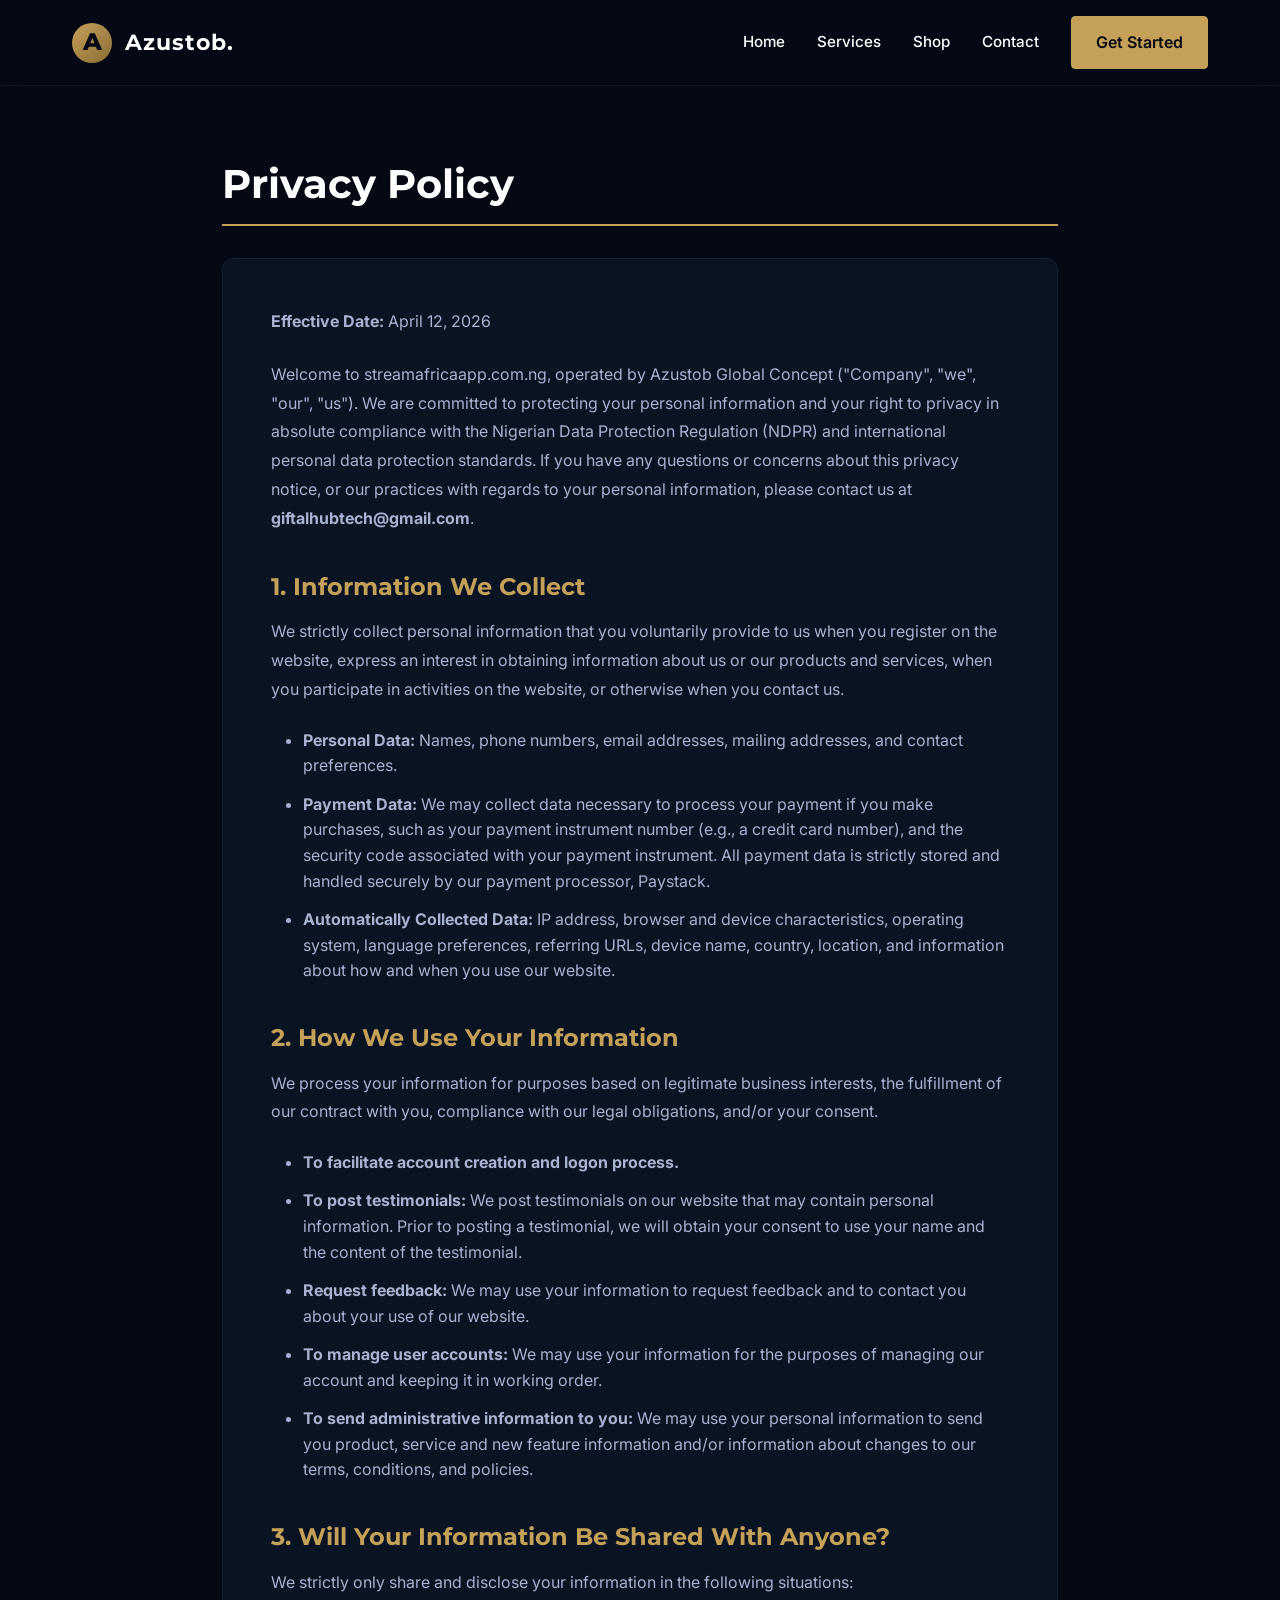
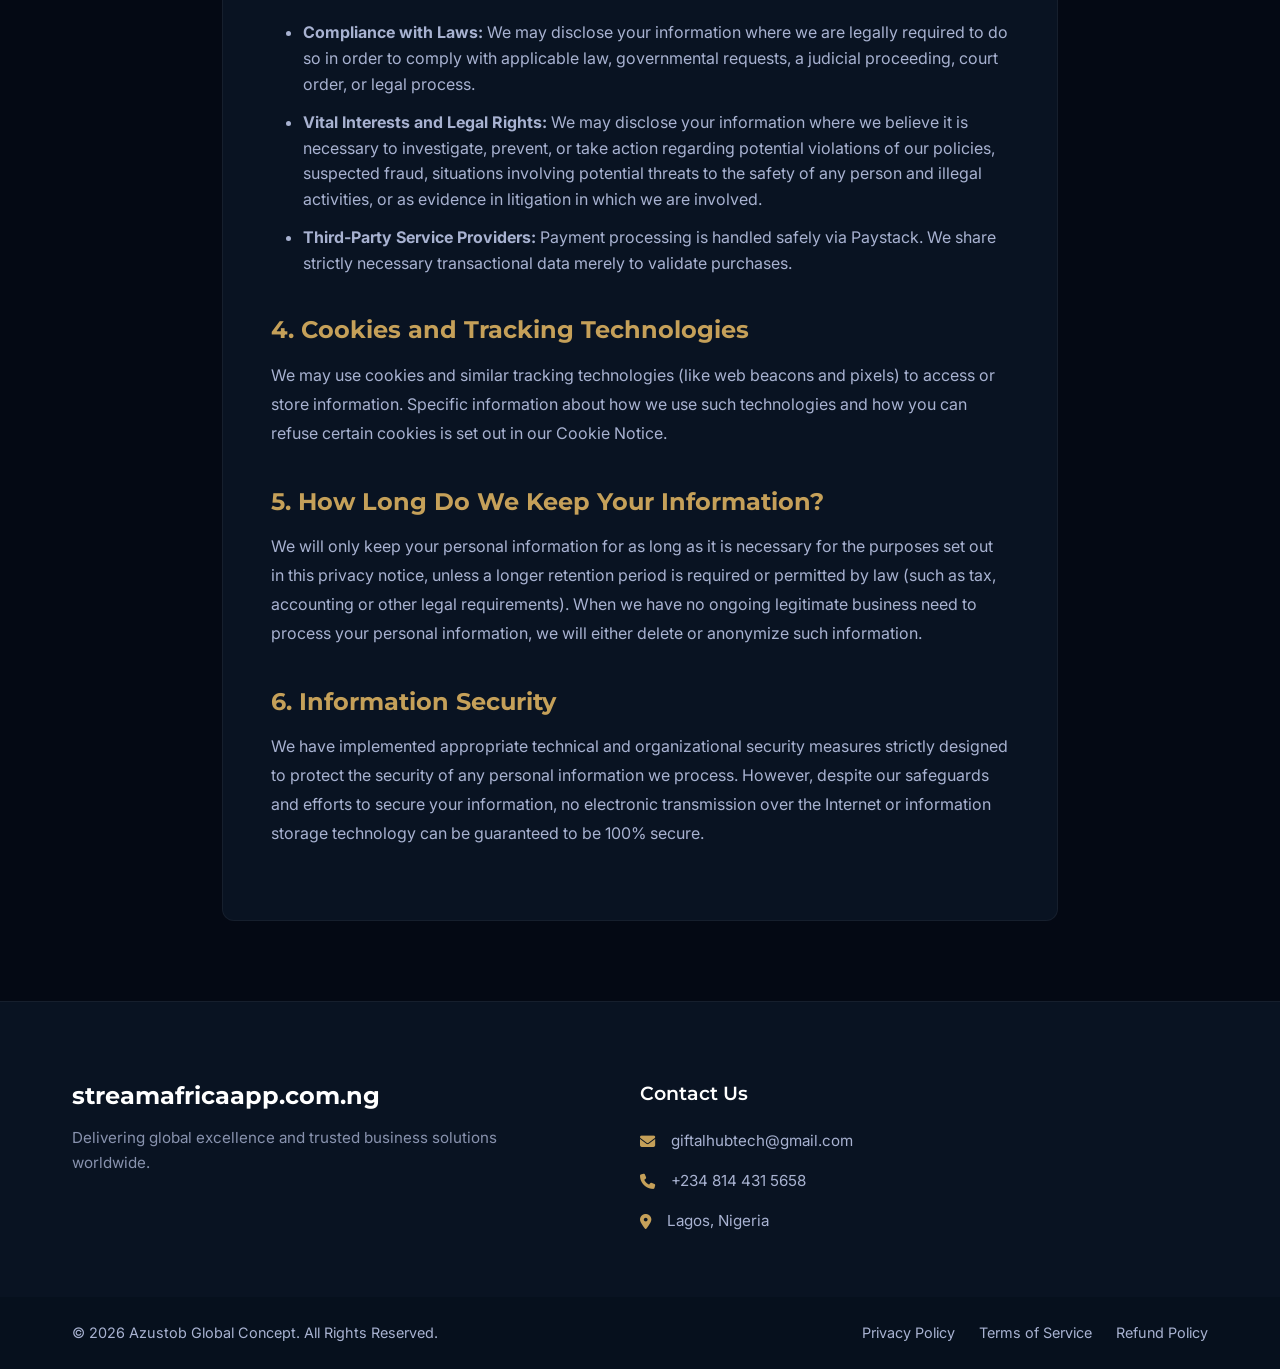
==== privacy.html @ 9d8b4733 "first commit" ====
<!DOCTYPE html>
<html lang="en">
<head>
    <meta charset="UTF-8">
    <meta name="viewport" content="width=device-width, initial-scale=1.0">
    <title>Privacy Policy - Azustob Global Concept</title>
    <link rel="preconnect" href="https://fonts.googleapis.com">
    <link rel="preconnect" href="https://fonts.gstatic.com" crossorigin>
    <link href="https://fonts.googleapis.com/css2?family=Inter:wght@300;400;600&family=Montserrat:wght@500;700;800&display=swap" rel="stylesheet">
    <link rel="stylesheet" href="https://cdnjs.cloudflare.com/ajax/libs/font-awesome/6.4.0/css/all.min.css">
    <link rel="stylesheet" href="./css/style.css">
</head>
<body>
    <header class="glass-header" id="mainHeader">
        <div class="container header-container">
            <a href="./index.html" class="logo">
                <div class="logo-icon">A</div>
                <span class="logo-text">Azustob.</span>
            </a>
            
            <button class="hamburger" id="mobileMenuBtn" aria-label="Toggle menu">
                <span class="bar"></span>
                <span class="bar"></span>
                <span class="bar"></span>
            </button>

            <nav class="nav-links" id="navLinks">
                <a href="./index.html#home">Home</a>
                <a href="./index.html#services">Services</a>
                <a href="./index.html#shop">Shop</a>
                <a href="./index.html#contact">Contact</a>
                <a href="./index.html#start" class="btn-gold">Get Started</a>
            </nav>
        </div>
    </header>

    <main class="legal-page-main fade-section">
        <div class="container">
            <h1>Privacy Policy</h1>
            <div class="legal-content">
                <p><strong>Effective Date:</strong> April 12, 2026</p>
                <p>Welcome to streamafricaapp.com.ng, operated by Azustob Global Concept ("Company", "we", "our", "us"). We are committed to protecting your personal information and your right to privacy in absolute compliance with the Nigerian Data Protection Regulation (NDPR) and international personal data protection standards. If you have any questions or concerns about this privacy notice, or our practices with regards to your personal information, please contact us at <strong>giftalhubtech@gmail.com</strong>.</p>
                
                <h2>1. Information We Collect</h2>
                <p>We strictly collect personal information that you voluntarily provide to us when you register on the website, express an interest in obtaining information about us or our products and services, when you participate in activities on the website, or otherwise when you contact us.</p>
                <ul>
                    <li><strong>Personal Data:</strong> Names, phone numbers, email addresses, mailing addresses, and contact preferences.</li>
                    <li><strong>Payment Data:</strong> We may collect data necessary to process your payment if you make purchases, such as your payment instrument number (e.g., a credit card number), and the security code associated with your payment instrument. All payment data is strictly stored and handled securely by our payment processor, Paystack.</li>
                    <li><strong>Automatically Collected Data:</strong> IP address, browser and device characteristics, operating system, language preferences, referring URLs, device name, country, location, and information about how and when you use our website.</li>
                </ul>

                <h2>2. How We Use Your Information</h2>
                <p>We process your information for purposes based on legitimate business interests, the fulfillment of our contract with you, compliance with our legal obligations, and/or your consent.</p>
                <ul>
                    <li><strong>To facilitate account creation and logon process.</strong></li>
                    <li><strong>To post testimonials:</strong> We post testimonials on our website that may contain personal information. Prior to posting a testimonial, we will obtain your consent to use your name and the content of the testimonial.</li>
                    <li><strong>Request feedback:</strong> We may use your information to request feedback and to contact you about your use of our website.</li>
                    <li><strong>To manage user accounts:</strong> We may use your information for the purposes of managing our account and keeping it in working order.</li>
                    <li><strong>To send administrative information to you:</strong> We may use your personal information to send you product, service and new feature information and/or information about changes to our terms, conditions, and policies.</li>
                </ul>

                <h2>3. Will Your Information Be Shared With Anyone?</h2>
                <p>We strictly only share and disclose your information in the following situations:</p>
                <ul>
                    <li><strong>Compliance with Laws:</strong> We may disclose your information where we are legally required to do so in order to comply with applicable law, governmental requests, a judicial proceeding, court order, or legal process.</li>
                    <li><strong>Vital Interests and Legal Rights:</strong> We may disclose your information where we believe it is necessary to investigate, prevent, or take action regarding potential violations of our policies, suspected fraud, situations involving potential threats to the safety of any person and illegal activities, or as evidence in litigation in which we are involved.</li>
                    <li><strong>Third-Party Service Providers:</strong> Payment processing is handled safely via Paystack. We share strictly necessary transactional data merely to validate purchases.</li>
                </ul>

                <h2>4. Cookies and Tracking Technologies</h2>
                <p>We may use cookies and similar tracking technologies (like web beacons and pixels) to access or store information. Specific information about how we use such technologies and how you can refuse certain cookies is set out in our Cookie Notice.</p>

                <h2>5. How Long Do We Keep Your Information?</h2>
                <p>We will only keep your personal information for as long as it is necessary for the purposes set out in this privacy notice, unless a longer retention period is required or permitted by law (such as tax, accounting or other legal requirements). When we have no ongoing legitimate business need to process your personal information, we will either delete or anonymize such information.</p>

                <h2>6. Information Security</h2>
                <p>We have implemented appropriate technical and organizational security measures strictly designed to protect the security of any personal information we process. However, despite our safeguards and efforts to secure your information, no electronic transmission over the Internet or information storage technology can be guaranteed to be 100% secure.</p>
            </div>
        </div>
    </main>

    <footer class="footer-corporate">
        <div class="container footer-grid">
            <div class="footer-col brand-col">
                <h2 class="footer-logo">streamafricaapp.com.ng</h2>
                <p class="tagline">Delivering global excellence and trusted business solutions worldwide.</p>
            </div>
            
            <div class="footer-col contact-col">
                <h3>Contact Us</h3>
                <ul>
                    <li><i class="fa-solid fa-envelope"></i> giftalhubtech@gmail.com</li>
                    <li><i class="fa-solid fa-phone"></i> +234 814 431 5658</li>
                    <li><i class="fa-solid fa-location-dot"></i> Lagos, Nigeria</li>
                </ul>
            </div>
        </div>
        
        <div class="footer-bottom">
            <div class="container bottom-flex">
                <p>&copy; 2026 Azustob Global Concept. All Rights Reserved.</p>
                <div class="legal-links">
                    <a href="./privacy.html" class="legal-link">Privacy Policy</a>
                    <a href="./terms.html" class="legal-link">Terms of Service</a>
                    <a href="./refund.html" class="legal-link">Refund Policy</a>
                </div>
            </div>
        </div>
    </footer>

    <script src="./js/script.js"></script>
</body>
</html>
---- css/style.css ----
/* DESIGN TOKENS */
:root {
    --color-navy: #040914;
    --color-navy-light: #091322;
    --color-gold: #c5a059;
    --color-gold-hover: #d4b574;
    --color-white: #ffffff;
    --color-text-body: #a8b2d1;
    --color-text-heading: #ccd6f6;
    
    --font-heading: 'Montserrat', sans-serif;
    --font-body: 'Inter', sans-serif;
    
    --transition-fast: 0.2s ease;
    --transition-medium: 0.3s ease-in-out;
}

/* RESET & BASE */
* {
    margin: 0;
    padding: 0;
    box-sizing: border-box;
}

html {
    scroll-behavior: smooth;
    font-size: 16px;
}

body {
    font-family: var(--font-body);
    background-color: var(--color-navy);
    color: var(--color-text-body);
    line-height: 1.6;
    overflow-x: hidden;
}

h1, h2, h3, h4, h5, h6 {
    font-family: var(--font-heading);
    color: var(--color-text-heading);
    line-height: 1.2;
}

a {
    text-decoration: none;
    color: inherit;
    transition: color var(--transition-fast);
}

/* LOADER */
#loader {
    position: fixed;
    top: 0;
    left: 0;
    width: 100%;
    height: 100%;
    background-color: var(--color-navy);
    z-index: 9999;
    display: flex;
    justify-content: center;
    align-items: center;
    transition: opacity 0.5s ease, visibility 0.5s;
}

#loader.hidden {
    opacity: 0;
    visibility: hidden;
}

.spinner {
    width: 50px;
    height: 50px;
    border: 3px solid rgba(197, 160, 89, 0.3);
    border-radius: 50%;
    border-top-color: var(--color-gold);
    animation: spin 1s ease-in-out infinite;
}

@keyframes spin {
    to { transform: rotate(360deg); }
}

/* FADE IN ANIMATIONS */
.fade-section {
    opacity: 0;
    transform: translateY(30px);
    transition: opacity 0.8s ease-out, transform 0.8s ease-out;
    will-change: opacity, transform;
}

.fade-section.visible {
    opacity: 1;
    transform: translateY(0);
}

.container {
    width: 100%;
    max-width: 1200px;
    margin: 0 auto;
    padding: 0 2rem;
}

/* BUTTONS */
.btn-gold {
    display: inline-block;
    background-color: var(--color-gold);
    color: var(--color-navy) !important;
    font-weight: 600;
    padding: 0.8rem 1.5rem;
    border-radius: 4px;
    transition: all var(--transition-medium);
    border: 1px solid var(--color-gold);
    text-align: center;
}

.btn-gold:hover {
    background-color: var(--color-gold-hover);
    border-color: var(--color-gold-hover);
    transform: translateY(-2px);
    box-shadow: 0 4px 15px rgba(197, 160, 89, 0.3);
}

.btn-outline {
    display: inline-block;
    background-color: transparent;
    color: var(--color-gold);
    font-weight: 600;
    padding: 0.8rem 1.5rem;
    border-radius: 4px;
    border: 1px solid var(--color-gold);
    transition: all var(--transition-medium);
    text-align: center;
}

.btn-outline:hover {
    background-color: rgba(197, 160, 89, 0.1);
    color: var(--color-gold-hover);
}

.btn-gold.large {
    padding: 1rem 2rem;
    font-size: 1.1rem;
}

/* HEADER & GLASSMORPHISM */
.glass-header {
    position: fixed;
    top: 0;
    left: 0;
    width: 100%;
    z-index: 1000;
    background: rgba(4, 9, 20, 0.7);
    backdrop-filter: blur(10px);
    -webkit-backdrop-filter: blur(10px);
    border-bottom: 1px solid rgba(255, 255, 255, 0.05);
    transition: background var(--transition-medium), box-shadow var(--transition-medium), padding var(--transition-medium);
    padding: 1rem 0;
}

.glass-header.scrolled {
    background: rgba(4, 9, 20, 0.95);
    box-shadow: 0 4px 20px rgba(0, 0, 0, 0.3);
    padding: 0.8rem 0;
}

.header-container {
    display: flex;
    justify-content: space-between;
    align-items: center;
}

.logo {
    display: flex;
    align-items: center;
    gap: 0.8rem;
    color: var(--color-white);
}

.logo:hover {
    color: var(--color-white);
}

.logo-icon {
    width: 40px;
    height: 40px;
    background: linear-gradient(135deg, var(--color-gold), #8a6c34);
    border-radius: 50%;
    display: flex;
    justify-content: center;
    align-items: center;
    font-family: var(--font-heading);
    font-weight: 800;
    font-size: 1.5rem;
    color: var(--color-navy);
}

.logo-text {
    font-family: var(--font-heading);
    font-weight: 700;
    font-size: 1.4rem;
    letter-spacing: 1px;
}

/* NAVIGATION */
.nav-links {
    display: flex;
    align-items: center;
    gap: 2rem;
}

.nav-links a:not(.btn-gold) {
    color: var(--color-white);
    font-weight: 500;
    font-size: 0.95rem;
    position: relative;
}

.nav-links a:not(.btn-gold)::after {
    content: '';
    position: absolute;
    bottom: -5px;
    left: 0;
    width: 0%;
    height: 2px;
    background-color: var(--color-gold);
    transition: width var(--transition-fast);
}

.nav-links a:not(.btn-gold):hover::after {
    width: 100%;
}

.hamburger {
    display: none;
    border: none;
    background: transparent;
    cursor: pointer;
    padding: 0.5rem;
    z-index: 1001; /* Ensure above mobile menu */
}

.hamburger .bar {
    display: block;
    width: 25px;
    height: 2px;
    background-color: var(--color-white);
    margin: 5px auto;
    transition: all var(--transition-medium);
}

/* HERO SECTION */
.split-hero {
    min-height: 100vh;
    display: flex;
    align-items: center;
    position: relative;
    padding-top: 100px; /* offset header */
    padding-bottom: 4rem;
}

.hero-container {
    display: grid;
    grid-template-columns: 1fr 1fr;
    gap: 4rem;
    align-items: center;
}

.hero-text h1 {
    font-size: 3.5rem;
    font-weight: 800;
    color: var(--color-white);
    margin-bottom: 1.5rem;
    line-height: 1.1;
}

.hero-text p {
    font-size: 1.15rem;
    margin-bottom: 2.5rem;
    color: var(--color-text-body);
}

.cta-group {
    display: flex;
    gap: 1.5rem;
}

.hero-visual {
    position: relative;
    border-radius: 20px;
    overflow: hidden;
    box-shadow: 0 20px 40px rgba(0, 0, 0, 0.4);
    border: 1px solid rgba(197, 160, 89, 0.2);
}

.hero-image {
    width: 100%;
    height: auto;
    display: block;
    border-radius: 20px;
    transition: transform var(--transition-medium);
}

.hero-visual:hover .hero-image {
    transform: scale(1.02);
}

/* SERVICES SECTION */
.services {
    padding: 8rem 0;
    background-color: var(--color-navy-light);
}

.section-header {
    text-align: center;
    margin-bottom: 5rem;
}

.section-header h2 {
    font-size: 2.5rem;
    color: var(--color-white);
    margin-bottom: 1rem;
    position: relative;
    display: inline-block;
}

.section-header h2::after {
    content: '';
    position: absolute;
    bottom: -10px;
    left: 50%;
    transform: translateX(-50%);
    width: 60px;
    height: 3px;
    background-color: var(--color-gold);
}

.services-grid {
    display: grid;
    grid-template-columns: repeat(auto-fit, minmax(250px, 1fr));
    gap: 3rem;
}

.service-card {
    background-color: rgba(10, 25, 47, 0.6);
    padding: 3rem 2rem;
    border-radius: 12px;
    border: 1px solid rgba(255, 255, 255, 0.03);
    text-align: center;
    transition: all 0.4s ease;
    display: flex;
    flex-direction: column;
    align-items: center;
    box-shadow: 0 10px 30px rgba(0, 0, 0, 0.1);
}

.service-card:hover {
    transform: translateY(-10px);
    box-shadow: 0 20px 40px rgba(0, 0, 0, 0.3);
    border-color: rgba(197, 160, 89, 0.3);
}

.card-icon {
    font-size: 3rem;
    color: var(--color-gold);
    margin-bottom: 1.5rem;
    transition: transform 0.4s ease;
}

.service-card:hover .card-icon {
    transform: scale(1.1);
}

.service-card h3 {
    font-size: 1.4rem;
    color: var(--color-white);
    margin-bottom: 1rem;
}

.service-card p {
    font-size: 0.95rem;
    margin-bottom: 2rem;
    flex-grow: 1;
}

.service-card .btn-outline {
    width: 100%;
}

/* SHOP SECTION */
.shop-section {
    padding: 8rem 0;
    background-color: var(--color-navy);
}

.filter-controls {
    display: flex;
    justify-content: center;
    gap: 1rem;
    margin-bottom: 3rem;
    flex-wrap: wrap;
}

.filter-btn {
    background: transparent;
    border: 1px solid var(--color-gold);
    color: var(--color-white);
    padding: 0.5rem 1.5rem;
    border-radius: 30px;
    cursor: pointer;
    font-family: var(--font-body);
    font-weight: 500;
    transition: all var(--transition-medium);
}

.filter-btn.active, .filter-btn:hover {
    background-color: var(--color-gold);
    color: var(--color-navy);
}

.product-grid {
    display: grid;
    grid-template-columns: repeat(auto-fit, minmax(280px, 1fr));
    gap: 2.5rem;
    margin-bottom: 3rem;
}

.product-card {
    background-color: var(--color-navy-light);
    border-radius: 12px;
    overflow: hidden;
    transition: all var(--transition-medium);
    border: 1px solid rgba(255, 255, 255, 0.05);
}

.product-card.hide {
    display: none;
}

.product-card:hover {
    transform: translateY(-8px);
    box-shadow: 0 15px 30px rgba(0, 0, 0, 0.3);
    border-color: rgba(197, 160, 89, 0.3);
}

.product-cover {
    height: 350px;
    background-color: #1a2a47; /* darker filler */
    overflow: hidden;
}

.product-cover img {
    width: 100%;
    height: 100%;
    object-fit: cover;
    transition: transform 0.5s ease;
}

.product-card:hover .product-cover img {
    transform: scale(1.05);
}

.product-info {
    padding: 1.5rem;
    text-align: center;
}

.product-info h3 {
    font-size: 1.2rem;
    color: var(--color-white);
    margin-bottom: 0.5rem;
}

.product-info .price {
    font-size: 1.4rem;
    color: var(--color-gold);
    font-weight: 800;
    font-family: var(--font-heading);
    margin-bottom: 1.2rem;
}

.compliance-note {
    text-align: center;
    font-size: 0.85rem;
    color: rgba(168, 178, 209, 0.7);
}

/* CONTACT SECTION */
.contact-section {
    padding: 8rem 0;
    background-color: var(--color-navy-light);
}

.contact-grid {
    display: grid;
    grid-template-columns: 1fr 1fr;
    gap: 4rem;
}

.contact-info-card, .contact-form-container {
    background-color: var(--color-navy);
    padding: 3rem;
    border-radius: 12px;
    border: 1px solid rgba(255, 255, 255, 0.05);
    box-shadow: 0 10px 30px rgba(0, 0, 0, 0.2);
}

.contact-info-card h3, .contact-form-container h3 {
    color: var(--color-white);
    font-size: 1.5rem;
    margin-bottom: 0.5rem;
}

.contact-info-card p {
    margin-bottom: 2rem;
    color: var(--color-text-body);
}

.info-list {
    list-style: none;
    margin-bottom: 2rem;
}

.info-list li {
    margin-bottom: 1rem;
    display: flex;
    align-items: center;
    gap: 1rem;
    color: var(--color-white);
}

.info-list i {
    color: var(--color-gold);
    font-size: 1.2rem;
    width: 25px;
    text-align: center;
}

.map-container {
    width: 100%;
    height: 200px;
    border-radius: 8px;
    overflow: hidden;
    border: 1px solid rgba(197, 160, 89, 0.2);
}

.map-image {
    width: 100%;
    height: 100%;
    object-fit: cover;
}

/* CONTACT FORM */
.form-group {
    margin-bottom: 1.5rem;
    position: relative;
}

.form-group label {
    display: block;
    margin-bottom: 0.5rem;
    color: var(--color-text-heading);
    font-size: 0.95rem;
}

.contact-form input, 
.contact-form select, 
.contact-form textarea {
    width: 100%;
    padding: 1rem;
    background-color: var(--color-navy-light);
    border: 1px solid rgba(255, 255, 255, 0.1);
    border-radius: 4px;
    color: var(--color-white);
    font-family: var(--font-body);
    font-size: 1rem;
    transition: all var(--transition-fast);
}

.contact-form input:focus, 
.contact-form select:focus, 
.contact-form textarea:focus {
    outline: none;
    border-color: var(--color-gold);
    box-shadow: 0 0 10px rgba(197, 160, 89, 0.2);
}

.contact-form select {
    appearance: none;
    -webkit-appearance: none;
    -moz-appearance: none;
    background-image: url("data:image/svg+xml;charset=UTF-8,%3csvg xmlns='http://www.w3.org/2000/svg' viewBox='0 0 24 24' fill='none' stroke='%23c5a059' stroke-width='2' stroke-linecap='round' stroke-linejoin='round'%3e%3cpolyline points='6 9 12 15 18 9'%3e%3c/polyline%3e%3c/svg%3e");
    background-repeat: no-repeat;
    background-position: right 1rem center;
    background-size: 1em;
}

.error-msg {
    display: none;
    color: #ff6b6b;
    font-size: 0.85rem;
    margin-top: 0.5rem;
}

.form-group.error input,
.form-group.error select,
.form-group.error textarea {
    border-color: #ff6b6b;
}

.form-group.error .error-msg {
    display: block;
}

.full-width {
    width: 100%;
}

/* WHATSAPP FLOAT */
.whatsapp-float {
    position: fixed;
    width: 60px;
    height: 60px;
    bottom: 40px;
    right: 40px;
    background-color: #25d366;
    color: #FFF;
    border-radius: 50px;
    text-align: center;
    font-size: 35px;
    box-shadow: 2px 2px 10px rgba(0, 0, 0, 0.3);
    z-index: 1000;
    display: flex;
    justify-content: center;
    align-items: center;
    animation: pulse 2s infinite;
    transition: transform var(--transition-fast);
}

.whatsapp-float:hover {
    transform: scale(1.1);
    color: #fff;
}

@keyframes pulse {
    0% { box-shadow: 0 0 0 0 rgba(37, 211, 102, 0.7); }
    70% { box-shadow: 0 0 0 15px rgba(37, 211, 102, 0); }
    100% { box-shadow: 0 0 0 0 rgba(37, 211, 102, 0); }
}

/* MODAL */
.modal-overlay {
    position: fixed;
    top: 0;
    left: 0;
    width: 100%;
    height: 100%;
    background-color: rgba(4, 9, 20, 0.85);
    backdrop-filter: blur(5px);
    z-index: 2000;
    display: flex;
    justify-content: center;
    align-items: center;
    opacity: 0;
    visibility: hidden;
    transition: all var(--transition-medium);
}

.modal-overlay.active {
    opacity: 1;
    visibility: visible;
}

.modal-content {
    background-color: var(--color-navy-light);
    border: 1px solid var(--color-gold);
    padding: 2.5rem;
    border-radius: 12px;
    max-width: 500px;
    width: 90%;
    position: relative;
    transform: scale(0.9);
    transition: transform var(--transition-medium);
    text-align: center;
}

.modal-overlay.active .modal-content {
    transform: scale(1);
}

.close-modal {
    position: absolute;
    top: 15px;
    right: 20px;
    background: transparent;
    border: none;
    color: var(--color-white);
    font-size: 2rem;
    cursor: pointer;
    line-height: 1;
}

.modal-content h3 {
    font-size: 1.5rem;
    color: var(--color-white);
    margin-bottom: 1rem;
}

.modal-content p {
    font-size: 0.95rem;
    margin-bottom: 2rem;
}

.modal-actions {
    display: flex;
    justify-content: center;
    gap: 1rem;
}

.btn-gold.disabled {
    opacity: 0.5;
    cursor: not-allowed;
}

/* LEGAL MODALS */
.legal-modal-content {
    background-color: var(--color-white);
    color: var(--color-navy);
    max-width: 700px;
    height: 80vh;
    overflow-y: auto;
    text-align: left;
}

.legal-modal-content h3 {
    color: var(--color-navy);
    border-bottom: 2px solid var(--color-gold);
    padding-bottom: 0.5rem;
    margin-bottom: 1.5rem;
}

.legal-close {
    color: var(--color-navy);
    background-color: transparent;
}

.legal-text {
    font-family: var(--font-body);
    font-size: 0.95rem;
    line-height: 1.6;
}

.legal-text h4 {
    margin-top: 1.5rem;
    margin-bottom: 0.5rem;
    color: var(--color-navy-light);
    font-size: 1.1rem;
}

.legal-text ul {
    margin-bottom: 1rem;
    padding-left: 1.2rem;
}

.legal-text li {
    margin-bottom: 0.5rem;
}

/* FOOTER - PAYSTACK COMPLIANT */
.footer-corporate {
    background-color: var(--color-navy-light);
    padding: 5rem 0 0;
    border-top: 1px solid rgba(255, 255, 255, 0.05);
}

.footer-grid {
    display: grid;
    grid-template-columns: 2fr 1fr 1fr;
    gap: 4rem;
    margin-bottom: 3rem;
}

.brand-col .footer-logo {
    color: var(--color-white);
    font-size: 1.5rem;
    margin-bottom: 1rem;
}

.brand-col .tagline {
    font-size: 0.95rem;
    opacity: 0.8;
}

.footer-col h3 {
    color: var(--color-white);
    font-size: 1.2rem;
    margin-bottom: 1.5rem;
    font-weight: 600;
}

.contact-col ul {
    list-style: none;
}

.contact-col li {
    margin-bottom: 1rem;
    display: flex;
    align-items: flex-start;
    gap: 1rem;
    font-size: 0.95rem;
}

.contact-col i {
    color: var(--color-gold);
    margin-top: 5px;
}

.social-icons {
    display: flex;
    gap: 1rem;
}

.social-icons a {
    display: flex;
    align-items: center;
    justify-content: center;
    width: 40px;
    height: 40px;
    border-radius: 50%;
    background-color: rgba(255, 255, 255, 0.05);
    color: var(--color-white);
    transition: all var(--transition-medium);
}

.social-icons a:hover {
    background-color: var(--color-gold);
    color: var(--color-navy);
    transform: translateY(-3px);
}

.footer-bottom {
    background-color: #06101d; /* Slightly darker than navy */
    padding: 1.5rem 0;
    font-size: 0.9rem;
}

.bottom-flex {
    display: flex;
    justify-content: space-between;
    align-items: center;
    flex-wrap: wrap;
    gap: 1rem;
}

.legal-links {
    display: flex;
    gap: 1.5rem;
}

.legal-links a:hover {
    color: var(--color-gold);
}

/* RESPONSIVE DESIGN */
/* LEGAL PAGES */
.legal-page-main {
    padding: 10rem 0 5rem;
    max-width: 900px;
    margin: 0 auto;
}

.legal-page-main h1 {
    font-size: 2.5rem;
    color: var(--color-white);
    margin-bottom: 2rem;
    border-bottom: 2px solid var(--color-gold);
    padding-bottom: 1rem;
}

.legal-content {
    background-color: var(--color-navy-light);
    padding: 3rem;
    border-radius: 12px;
    border: 1px solid rgba(255, 255, 255, 0.05);
}

.legal-content h2 {
    color: var(--color-gold);
    font-size: 1.5rem;
    margin: 2.5rem 0 1rem;
}

.legal-content p {
    margin-bottom: 1.5rem;
    line-height: 1.8;
}

.legal-content ul {
    margin-bottom: 1.5rem;
    padding-left: 2rem;
}

.legal-content li {
    margin-bottom: 0.8rem;
}

@media (max-width: 992px) {
    .footer-grid {
        grid-template-columns: 1fr 1fr;
    }
    
    .hero-container {
        grid-template-columns: 1fr;
        text-align: center;
    }
    
    .cta-group {
        justify-content: center;
    }
    
    .hero-text h1 {
        font-size: 3rem;
    }

    .contact-grid {
        grid-template-columns: 1fr;
    }
}

@media (max-width: 768px) {
    .hamburger {
        display: block;
    }

    .nav-links {
        position: fixed;
        top: 0;
        right: -100%;
        width: 70%;
        max-width: 300px;
        height: 100vh;
        background-color: var(--color-navy-light);
        flex-direction: column;
        justify-content: center;
        align-items: flex-start;
        padding: 5rem 2rem;
        transition: right var(--transition-medium);
        box-shadow: -5px 0 20px rgba(0, 0, 0, 0.5);
    }

    .nav-links.active {
        right: 0;
    }
    
    .nav-links a {
        font-size: 1.2rem !important;
        margin-bottom: 1rem;
        width: 100%;
    }
    
    .nav-links a.btn-gold {
        margin-top: 1rem;
        text-align: center;
    }

    /* Hamburger Animation */
    .hamburger.active .bar:nth-child(1) {
        transform: translateY(7px) rotate(45deg);
    }
    .hamburger.active .bar:nth-child(2) {
        opacity: 0;
    }
    .hamburger.active .bar:nth-child(3) {
        transform: translateY(-7px) rotate(-45deg);
    }

    .hero-text h1 {
        font-size: 2.3rem;
    }
    
    .cta-group {
        flex-direction: column;
    }

    .footer-grid {
        grid-template-columns: 1fr;
        gap: 2.5rem;
    }
    
    .bottom-flex {
        flex-direction: column;
        text-align: center;
    }
    
    .legal-links {
        justify-content: center;
    }
}
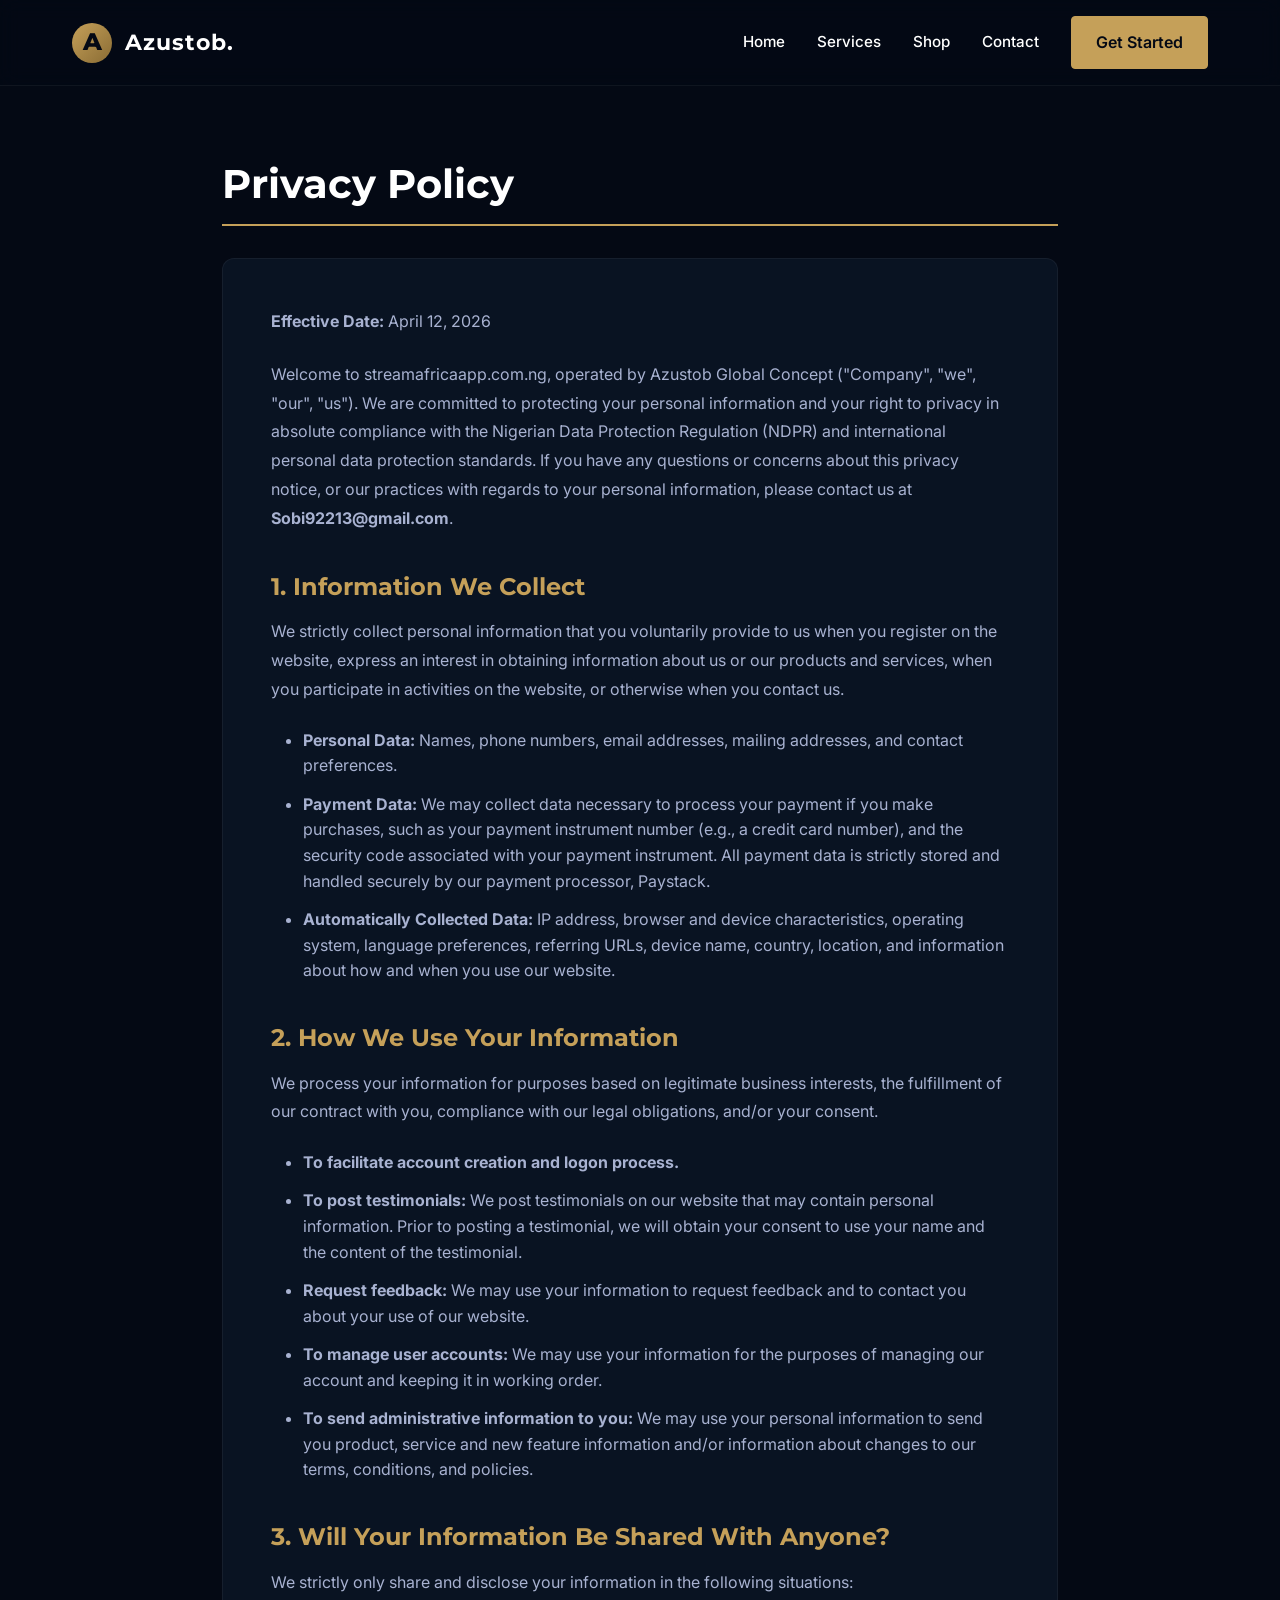
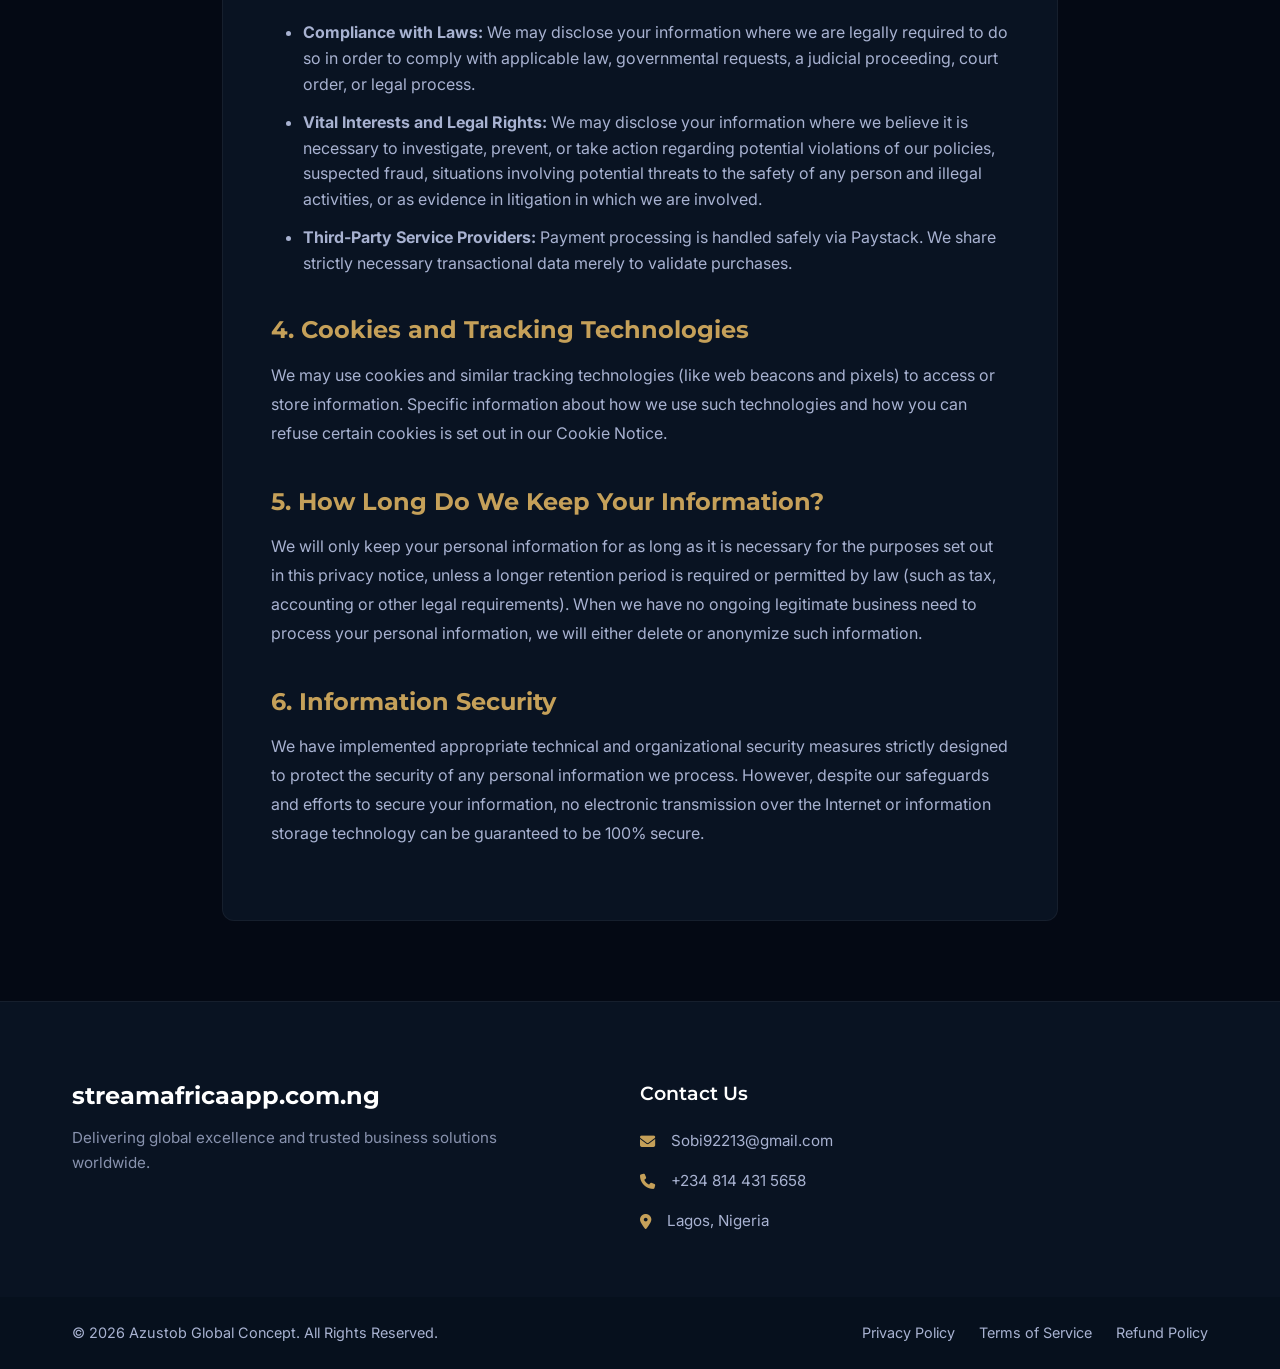
==== commit feb95a11: "changed the email address" ====
--- a/privacy.html
+++ b/privacy.html
@@ -39,7 +39,7 @@
             <h1>Privacy Policy</h1>
             <div class="legal-content">
                 <p><strong>Effective Date:</strong> April 12, 2026</p>
-                <p>Welcome to streamafricaapp.com.ng, operated by Azustob Global Concept ("Company", "we", "our", "us"). We are committed to protecting your personal information and your right to privacy in absolute compliance with the Nigerian Data Protection Regulation (NDPR) and international personal data protection standards. If you have any questions or concerns about this privacy notice, or our practices with regards to your personal information, please contact us at <strong>giftalhubtech@gmail.com</strong>.</p>
+                <p>Welcome to streamafricaapp.com.ng, operated by Azustob Global Concept ("Company", "we", "our", "us"). We are committed to protecting your personal information and your right to privacy in absolute compliance with the Nigerian Data Protection Regulation (NDPR) and international personal data protection standards. If you have any questions or concerns about this privacy notice, or our practices with regards to your personal information, please contact us at <strong>Sobi92213@gmail.com</strong>.</p>
                 
                 <h2>1. Information We Collect</h2>
                 <p>We strictly collect personal information that you voluntarily provide to us when you register on the website, express an interest in obtaining information about us or our products and services, when you participate in activities on the website, or otherwise when you contact us.</p>
@@ -89,7 +89,7 @@
             <div class="footer-col contact-col">
                 <h3>Contact Us</h3>
                 <ul>
-                    <li><i class="fa-solid fa-envelope"></i> giftalhubtech@gmail.com</li>
+                    <li><i class="fa-solid fa-envelope"></i> Sobi92213@gmail.com</li>
                     <li><i class="fa-solid fa-phone"></i> +234 814 431 5658</li>
                     <li><i class="fa-solid fa-location-dot"></i> Lagos, Nigeria</li>
                 </ul>
